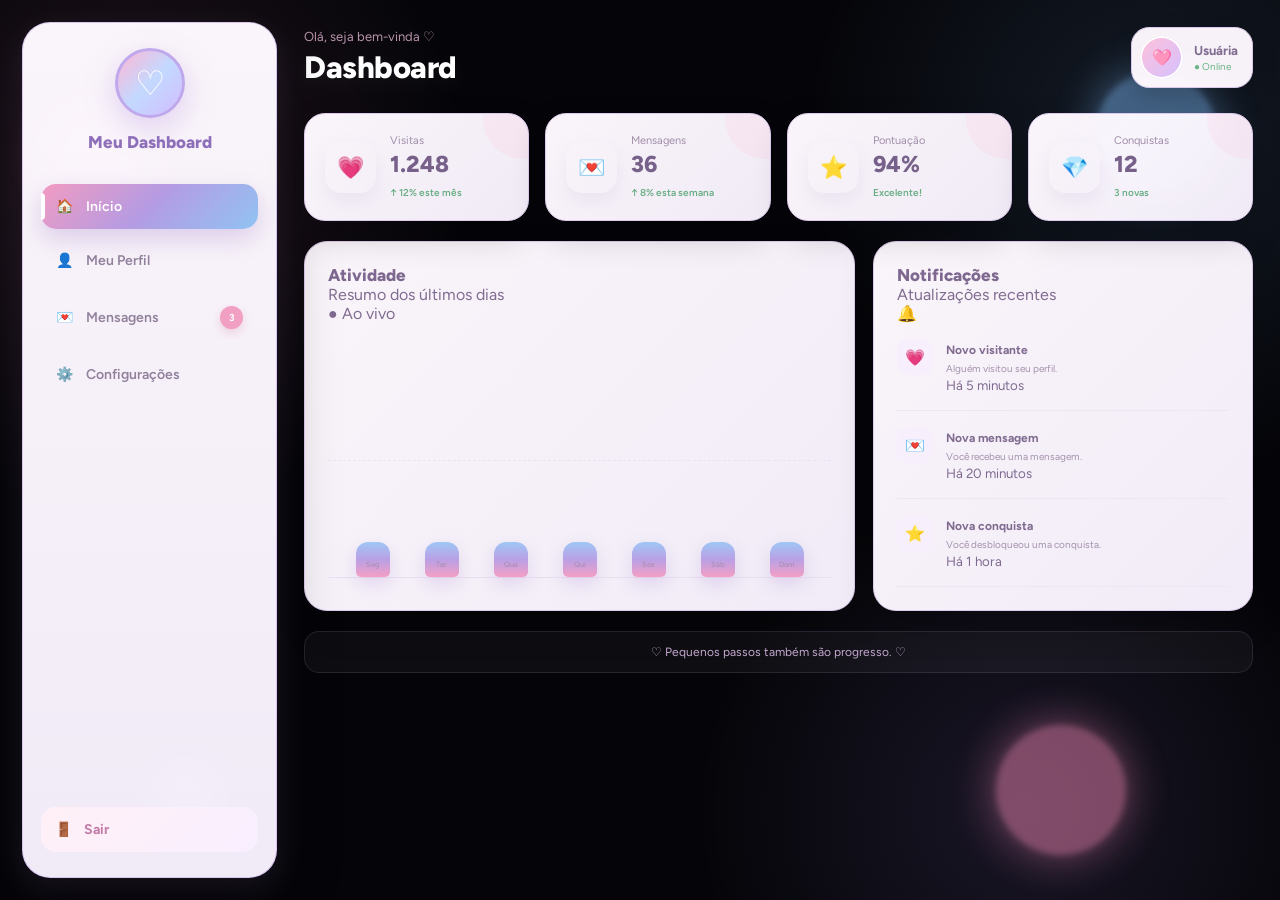
==== meu site -lívia-lucas/home/home.html @ 5943e076 "Add files via upload" ====
<!DOCTYPE html>
<html lang="pt-br">

<head>

    <meta charset="UTF-8">

    <meta
        name="viewport"
        content="width=device-width, initial-scale=1.0"
    >

    <title>Dashboard ♡</title>

    <link rel="stylesheet" href="dashboard.css">

</head>

<body>


    <!-- FUNDO -->

    <div class="bolinhas">

        <span class="bolinha rosa"></span>
        <span class="bolinha azul"></span>
        <span class="bolinha roxa"></span>

        <span class="bolinha rosa"></span>
        <span class="bolinha azul"></span>
        <span class="bolinha roxa"></span>

        <span class="bolinha rosa"></span>
        <span class="bolinha azul"></span>
        <span class="bolinha roxa"></span>

        <span class="bolinha rosa"></span>

    </div>


    <!-- DASHBOARD -->

    <div class="dashboard">


        <!-- MENU -->

        <aside class="sidebar">

            <div class="logo-dashboard">
                ♡
            </div>

            <h2>
                Meu Dashboard
            </h2>


            <nav>

                <button
                    class="menu-item ativo"
                    data-section="inicio"
                >
                    🏠
                    <span>Início</span>
                </button>


                <button
                    class="menu-item"
                    data-section="perfil"
                >
                    👤
                    <span>Meu Perfil</span>
                </button>


                <button
                    class="menu-item"
                    data-section="mensagens"
                >
                    💌
                    <span>Mensagens</span>

                    <b class="badge">
                        3
                    </b>
                </button>


                <button
                    class="menu-item"
                    data-section="configuracoes"
                >
                    ⚙️
                    <span>Configurações</span>
                </button>

            </nav>


            <button
                class="sair"
                id="btnSair"
            >
                🚪
                <span>Sair</span>
            </button>

        </aside>


        <!-- CONTEÚDO -->

        <main class="conteudo">


            <!-- TOPO -->

            <header class="topo">

                <div>

                    <p>
                        Olá, seja bem-vinda ♡
                    </p>

                    <h1 id="tituloPagina">
                        Dashboard
                    </h1>

                </div>


                <div class="usuario">

                    <div class="avatar">
                        🩷
                    </div>

                    <div>

                        <strong>
                            Usuária
                        </strong>

                        <span>
                            ● Online
                        </span>

                    </div>

                </div>

            </header>


            <!-- ========================================
                 INÍCIO
            ======================================== -->

            <section
                id="inicio"
                class="section ativa"
            >


                <div class="cards">


                    <div class="card">

                        <div class="card-icone rosa-bg">
                            💗
                        </div>

                        <div>

                            <span>
                                Visitas
                            </span>

                            <h3>
                                1.248
                            </h3>

                            <small>
                                ↑ 12% este mês
                            </small>

                        </div>

                    </div>


                    <div class="card">

                        <div class="card-icone azul-bg">
                            💌
                        </div>

                        <div>

                            <span>
                                Mensagens
                            </span>

                            <h3>
                                36
                            </h3>

                            <small>
                                ↑ 8% esta semana
                            </small>

                        </div>

                    </div>


                    <div class="card">

                        <div class="card-icone roxo-bg">
                            ⭐
                        </div>

                        <div>

                            <span>
                                Pontuação
                            </span>

                            <h3>
                                94%
                            </h3>

                            <small>
                                Excelente!
                            </small>

                        </div>

                    </div>


                    <div class="card">

                        <div class="card-icone rosa-bg">
                            💎
                        </div>

                        <div>

                            <span>
                                Conquistas
                            </span>

                            <h3>
                                12
                            </h3>

                            <small>
                                3 novas
                            </small>

                        </div>

                    </div>

                </div>


                <!-- PAINÉIS -->

                <div class="painel-grid">


                    <div class="painel">

                        <div class="painel-topo">

                            <div>

                                <h2>
                                    Atividade
                                </h2>

                                <p>
                                    Resumo dos últimos dias
                                </p>

                            </div>

                            <span class="online">
                                ● Ao vivo
                            </span>

                        </div>


                        <div class="grafico">

                            <div class="barra">
                                <span style="height:40%"></span>
                                <small>Seg</small>
                            </div>

                            <div class="barra">
                                <span style="height:65%"></span>
                                <small>Ter</small>
                            </div>

                            <div class="barra">
                                <span style="height:50%"></span>
                                <small>Qua</small>
                            </div>

                            <div class="barra">
                                <span style="height:80%"></span>
                                <small>Qui</small>
                            </div>

                            <div class="barra">
                                <span style="height:70%"></span>
                                <small>Sex</small>
                            </div>

                            <div class="barra">
                                <span style="height:90%"></span>
                                <small>Sáb</small>
                            </div>

                            <div class="barra">
                                <span style="height:75%"></span>
                                <small>Dom</small>
                            </div>

                        </div>

                    </div>


                    <!-- NOTIFICAÇÕES -->

                    <div class="painel">

                        <div class="painel-topo">

                            <div>

                                <h2>
                                    Notificações
                                </h2>

                                <p>
                                    Atualizações recentes
                                </p>

                            </div>

                            <span>
                                🔔
                            </span>

                        </div>


                        <div class="notificacao">

                            <div class="notificacao-icone rosa-bg">
                                💗
                            </div>

                            <div>

                                <strong>
                                    Novo visitante
                                </strong>

                                <p>
                                    Alguém visitou seu perfil.
                                </p>

                                <small>
                                    Há 5 minutos
                                </small>

                            </div>

                        </div>


                        <div class="notificacao">

                            <div class="notificacao-icone azul-bg">
                                💌
                            </div>

                            <div>

                                <strong>
                                    Nova mensagem
                                </strong>

                                <p>
                                    Você recebeu uma mensagem.
                                </p>

                                <small>
                                    Há 20 minutos
                                </small>

                            </div>

                        </div>


                        <div class="notificacao">

                            <div class="notificacao-icone roxo-bg">
                                ⭐
                            </div>

                            <div>

                                <strong>
                                    Nova conquista
                                </strong>

                                <p>
                                    Você desbloqueou uma conquista.
                                </p>

                                <small>
                                    Há 1 hora
                                </small>

                            </div>

                        </div>

                    </div>

                </div>


                <div class="frase">
                    ♡
                    <span>
                        Pequenos passos também são progresso.
                    </span>
                    ♡
                </div>

            </section>


            <!-- ========================================
                 PERFIL
            ======================================== -->

            <section
                id="perfil"
                class="section"
            >

                <div class="pagina-card">

                    <div class="perfil-avatar">
                        🩷
                    </div>

                    <h2>
                        Meu Perfil ♡
                    </h2>

                    <p>
                        Aqui estão suas informações.
                    </p>


                    <div class="dados">

                        <div>
                            <span>Nome</span>
                            <strong>Usuária</strong>
                        </div>

                        <div>
                            <span>Status</span>
                            <strong class="verde">
                                ● Online
                            </strong>
                        </div>

                        <div>
                            <span>Membro desde</span>
                            <strong>2026</strong>
                        </div>

                    </div>

                </div>

            </section>


            <!-- ========================================
                 MENSAGENS
            ======================================== -->

            <section
                id="mensagens"
                class="section"
            >

                <div class="pagina-card">

                    <div class="grande-icone">
                        💌
                    </div>

                    <h2>
                        Mensagens
                    </h2>

                    <p>
                        Você tem 3 mensagens novas.
                    </p>


                    <div class="mensagem-item">

                        <div class="pequeno-avatar">
                            🩷
                        </div>

                        <div>

                            <strong>
                                Bem-vinda!
                            </strong>

                            <p>
                                Seja bem-vinda ao seu dashboard ♡
                            </p>

                        </div>

                    </div>


                    <div class="mensagem-item">

                        <div class="pequeno-avatar">
                            💜
                        </div>

                        <div>

                            <strong>
                                Nova atualização
                            </strong>

                            <p>
                                Seu perfil foi atualizado.
                            </p>

                        </div>

                    </div>


                    <div class="mensagem-item">

                        <div class="pequeno-avatar">
                            💙
                        </div>

                        <div>

                            <strong>
                                Parabéns!
                            </strong>

                            <p>
                                Você alcançou uma nova conquista.
                            </p>

                        </div>

                    </div>

                </div>

            </section>


            <!-- ========================================
                 CONFIGURAÇÕES
            ======================================== -->

            <section
                id="configuracoes"
                class="section"
            >

                <div class="pagina-card">

                    <div class="grande-icone">
                        ⚙️
                    </div>

                    <h2>
                        Configurações
                    </h2>

                    <p>
                        Personalize sua experiência.
                    </p>


                    <label class="config-item">

                        <div>

                            <strong>
                                Notificações
                            </strong>

                            <span>
                                Receber notificações
                            </span>

                        </div>

                        <input
                            type="checkbox"
                            checked
                        >

                    </label>


                    <label class="config-item">

                        <div>

                            <strong>
                                E-mails
                            </strong>

                            <span>
                                Receber novidades
                            </span>

                        </div>

                        <input
                            type="checkbox"
                            checked
                        >

                    </label>


                    <label class="config-item">

                        <div>

                            <strong>
                                Modo fofo ♡
                            </strong>

                            <span>
                                Ativar decoração extra
                            </span>

                        </div>

                        <input
                            type="checkbox"
                            checked
                        >

                    </label>

                </div>

            </section>

        </main>

    </div>


    <script src="dashboard.js"></script>

</body>

</html>
---- meu site -lívia-lucas/home/dashboard.css ----
@import url('https://fonts.googleapis.com/css2?family=Figtree:wght@300;400;500;600;700;800&display=swap');

* {
    margin: 0;
    padding: 0;
    box-sizing: border-box;
    font-family: "Figtree", sans-serif;
}

body {
    min-height: 100vh;
    background:
        radial-gradient(circle at 10% 20%, rgba(255, 143, 189, 0.12), transparent 25%),
        radial-gradient(circle at 90% 15%, rgba(130, 191, 255, 0.12), transparent 25%),
        radial-gradient(circle at 80% 90%, rgba(179, 148, 255, 0.12), transparent 25%),
        #050509;

    color: #806b91;
}


/* ==================================================
   FUNDO ANIMADO
================================================== */

.bolinhas {
    position: fixed;
    inset: 0;
    overflow: hidden;
    pointer-events: none;
    z-index: 0;
}

.bolinha {
    position: absolute;
    border-radius: 50%;
    filter: blur(3px);
    opacity: 0.45;

    animation:
        flutuar 8s ease-in-out infinite,
        brilho 5s ease-in-out infinite alternate;
}

.bolinha.rosa {
    background: #ff8fbd;
    box-shadow: 0 0 45px #ff8fbd;
}

.bolinha.azul {
    background: #82bfff;
    box-shadow: 0 0 45px #82bfff;
}

.bolinha.roxa {
    background: #b394ff;
    box-shadow: 0 0 45px #b394ff;
}

.bolinha:nth-child(1) {
    width: 90px;
    height: 90px;
    left: 4%;
    top: 12%;
}

.bolinha:nth-child(2) {
    width: 120px;
    height: 120px;
    right: 5%;
    top: 8%;
}

.bolinha:nth-child(3) {
    width: 65px;
    height: 65px;
    left: 12%;
    bottom: 8%;
}

.bolinha:nth-child(4) {
    width: 130px;
    height: 130px;
    right: 12%;
    bottom: 5%;
}

@keyframes flutuar {
    0%, 100% {
        transform: translate(0, 0);
    }

    50% {
        transform: translate(30px, -45px);
    }
}

@keyframes brilho {
    from {
        opacity: 0.3;
    }

    to {
        opacity: 0.6;
    }
}


/* ==================================================
   DASHBOARD
================================================== */

.dashboard {
    position: relative;
    z-index: 2;

    min-height: 100vh;

    display: flex;
    gap: 22px;

    padding: 22px;
}


/* ==================================================
   SIDEBAR
================================================== */

.sidebar {
    width: 255px;
    min-height: calc(100vh - 44px);

    display: flex;
    flex-direction: column;

    padding: 25px 18px;

    background:
        linear-gradient(
            180deg,
            rgba(255, 250, 255, 0.98),
            rgba(248, 242, 255, 0.97)
        );

    border: 1px solid rgba(214, 193, 239, 0.9);

    border-radius: 28px;

    box-shadow:
        0 25px 60px rgba(0, 0, 0, 0.35),
        0 10px 30px rgba(185, 150, 220, 0.15);

    backdrop-filter: blur(15px);
}


/* LOGO */

.logo-dashboard {
    width: 70px;
    height: 70px;

    margin: 0 auto;

    display: flex;
    align-items: center;
    justify-content: center;

    border-radius: 50%;

    background:
        linear-gradient(
            135deg,
            #ffb5d3,
            #c3d9ff,
            #d2bcff
        );

    border: 3px solid #c0a8ec;

    color: white;

    font-size: 34px;

    box-shadow:
        0 10px 30px rgba(174, 140, 220, 0.35);

    animation: logoFloat 3s ease-in-out infinite;
}

@keyframes logoFloat {
    0%, 100% {
        transform: translateY(0);
    }

    50% {
        transform: translateY(-5px);
    }
}


/* TITULO */

.sidebar h2 {
    margin: 14px 0 32px;

    text-align: center;

    color: #8e6fba;

    font-size: 17px;
    font-weight: 800;
}


/* ==================================================
   MENU
================================================== */

.sidebar nav {
    display: flex;
    flex-direction: column;
    gap: 9px;
}

.menu-item {
    position: relative;

    width: 100%;

    display: flex;
    align-items: center;

    gap: 13px;

    padding: 14px 15px;

    border: none;
    border-radius: 15px;

    background: transparent;

    color: #91819c;

    font-size: 14px;
    font-weight: 600;

    text-align: left;

    cursor: pointer;

    transition:
        transform 0.2s ease,
        background 0.2s ease,
        color 0.2s ease,
        box-shadow 0.2s ease;
}

.menu-item:hover {
    transform: translateX(4px);

    background: #f8effd;

    color: #9271c4;
}

.menu-item.ativo {
    color: white;

    background:
        linear-gradient(
            135deg,
            #f29bc1,
            #b49be3,
            #91c3f3
        );

    box-shadow:
        0 10px 25px
        rgba(155, 120, 200, 0.3);
}

.menu-item.ativo::before {
    content: "";

    position: absolute;

    left: 0;
    top: 9px;

    width: 4px;
    height: calc(100% - 18px);

    border-radius: 0 5px 5px 0;

    background: white;
}

.badge {
    margin-left: auto;

    min-width: 23px;
    height: 23px;

    display: flex;
    align-items: center;
    justify-content: center;

    border-radius: 50%;

    background: #f19fc3;

    color: white;

    font-size: 10px;

    box-shadow:
        0 4px 10px rgba(220, 130, 170, 0.3);
}


/* ==================================================
   SAIR
================================================== */

.sair {
    margin-top: auto;

    display: flex;
    align-items: center;

    gap: 12px;

    padding: 14px;

    border: none;
    border-radius: 15px;

    background:
        linear-gradient(
            135deg,
            #fff0f6,
            #f8efff
        );

    color: #c47da9;

    font-size: 14px;
    font-weight: 700;

    cursor: pointer;

    transition: 0.2s;
}

.sair:hover {
    transform: translateY(-2px);

    background:
        linear-gradient(
            135deg,
            #ffe0ed,
            #eee3ff
        );

    box-shadow:
        0 8px 18px
        rgba(200, 130, 180, 0.15);
}


/* ==================================================
   CONTEÚDO
================================================== */

.conteudo {
    flex: 1;

    min-width: 0;

    padding: 5px 5px 30px;
}


/* ==================================================
   TOPO
================================================== */

.topo {
    display: flex;

    align-items: center;
    justify-content: space-between;

    margin-bottom: 25px;
}

.topo p {
    color: #b994ae;

    font-size: 13px;

    margin-bottom: 5px;
}

.topo h1 {
    color: #fff;

    font-size: 31px;
    font-weight: 800;

    letter-spacing: -0.5px;

    text-shadow:
        0 5px 20px rgba(255, 255, 255, 0.08);
}


/* USUARIO */

.usuario {
    display: flex;
    align-items: center;

    gap: 11px;

    padding: 8px 14px 8px 8px;

    background:
        rgba(255, 250, 255, 0.97);

    border: 1px solid #d9c8ec;

    border-radius: 18px;

    box-shadow:
        0 10px 25px rgba(0, 0, 0, 0.2);
}

.avatar {
    width: 43px;
    height: 43px;

    display: flex;
    align-items: center;
    justify-content: center;

    border-radius: 50%;

    background:
        linear-gradient(
            135deg,
            #ffc0d9,
            #d4c1ff
        );

    box-shadow:
        inset 0 0 0 2px white;
}

.usuario strong {
    display: block;

    color: #806b91;

    font-size: 13px;
}

.usuario span {
    display: block;

    margin-top: 2px;

    color: #6ab486;

    font-size: 10px;
}


/* ==================================================
   SEÇÕES
================================================== */

.section {
    display: none;

    animation: aparecer 0.35s ease;
}

.section.ativa {
    display: block;
}

@keyframes aparecer {
    from {
        opacity: 0;
        transform: translateY(8px);
    }

    to {
        opacity: 1;
        transform: translateY(0);
    }
}


/* ==================================================
   CARDS
================================================== */

.cards {
    display: grid;

    grid-template-columns:
        repeat(4, 1fr);

    gap: 16px;

    margin-bottom: 20px;
}

.card {
    position: relative;

    overflow: hidden;

    display: flex;
    align-items: center;

    gap: 14px;

    padding: 20px;

    background:
        linear-gradient(
            135deg,
            rgba(255, 250, 255, 0.98),
            rgba(249, 244, 255, 0.96)
        );

    border: 1px solid #ddcbed;

    border-radius: 21px;

    box-shadow:
        0 15px 35px
        rgba(0, 0, 0, 0.18);

    transition:
        transform 0.25s ease,
        box-shadow 0.25s ease;
}

.card::after {
    content: "";

    position: absolute;

    width: 80px;
    height: 80px;

    right: -35px;
    top: -35px;

    border-radius: 50%;

    background:
        rgba(255, 180, 215, 0.15);
}

.card:hover {
    transform: translateY(-5px);

    box-shadow:
        0 20px 40px
        rgba(0, 0, 0, 0.25);
}

.card-icone {
    width: 51px;
    height: 51px;

    flex-shrink: 0;

    display: flex;
    align-items: center;
    justify-content: center;

    border-radius: 16px;

    font-size: 22px;

    box-shadow:
        0 8px 18px rgba(160, 130, 200, 0.12);
}

.card-icone.rosa {
    background:
        linear-gradient(
            135deg,
            #ffe2ee,
            #ffd2e4
        );
}

.card-icone.azul {
    background:
        linear-gradient(
            135deg,
            #e4f2ff,
            #d3e8ff
        );
}

.card-icone.roxo {
    background:
        linear-gradient(
            135deg,
            #eee5ff,
            #e1d4ff
        );
}

.card span {
    display: block;

    color: #a18ea9;

    font-size: 11px;
}

.card h3 {
    margin: 3px 0;

    color: #77618a;

    font-size: 23px;
    font-weight: 800;
}

.card small {
    color: #69ae85;

    font-size: 10px;
    font-weight: 600;
}


/* ==================================================
   PAINÉIS
================================================== */

.painel-grid {
    display: grid;

    grid-template-columns:
        1.45fr 1fr;

    gap: 18px;
}

.painel {
    padding: 23px;

    background:
        linear-gradient(
            135deg,
            rgba(255, 250, 255, 0.98),
            rgba(248, 243, 255, 0.97)
        );

    border: 1px solid #ddcbed;

    border-radius: 23px;

    box-shadow:
        0 15px 35px
        rgba(0, 0, 0, 0.18);
}

.painel h2 {
    color: #7e6890;

    font-size: 17px;
    font-weight: 800;
}

.descricao {
    margin-top: 5px;

    color: #aa98b4;

    font-size: 11px;
}


/* ==================================================
   GRÁFICO
================================================== */

.grafico {
    position: relative;

    height: 235px;

    margin-top: 20px;

    padding:
        15px 15px 0;

    display: flex;
    align-items: flex-end;
    justify-content: space-around;

    gap: 10px;

    border-bottom:
        1px solid #eadff0;
}

.grafico::before {
    content: "";

    position: absolute;

    left: 0;
    right: 0;
    top: 50%;

    border-top:
        1px dashed #eadff0;

    opacity: 0.8;
}

.grafico div {
    position: relative;

    z-index: 1;

    width: 34px;

    min-height: 35px;

    display: flex;

    align-items: center;
    justify-content: flex-end;

    flex-direction: column;

    padding-bottom: 8px;

    border-radius:
        12px 12px 5px 5px;

    background:
        linear-gradient(
            to top,
            #f39fc4,
            #b9a0e5,
            #9fc7f5
        );

    color: #a18cae;

    font-size: 9px;

    box-shadow:
        0 7px 17px
        rgba(170, 130, 215, 0.25);

    transition: 0.25s;
}

.grafico div:hover {
    filter: brightness(1.08);

    transform:
        translateY(-5px);
}


/* ==================================================
   NOTIFICAÇÕES
================================================== */

.notificacao {
    display: flex;

    align-items: flex-start;

    gap: 13px;

    padding: 16px 0;

    border-bottom:
        1px solid #eee6f3;

    transition: 0.2s;
}

.notificacao:hover {
    transform: translateX(3px);
}

.notificacao > div:first-child {
    width: 36px;
    height: 36px;

    display: flex;
    align-items: center;
    justify-content: center;

    border-radius: 11px;

    background: #f8effd;
}

.notificacao strong {
    color: #806b91;

    font-size: 12px;
}

.notificacao p {
    margin-top: 4px;

    color: #a493ad;

    font-size: 10px;
}


/* ==================================================
   FRASE
================================================== */

.frase {
    margin-top: 20px;

    padding: 13px;

    text-align: center;

    color: #c4a8d0;

    font-size: 12px;

    background:
        rgba(255, 255, 255, 0.04);

    border-radius: 15px;

    border:
        1px solid rgba(220, 190, 235, 0.12);
}


/* ==================================================
   PÁGINAS INTERNAS
================================================== */

.pagina {
    max-width: 850px;

    margin: 15px auto;

    padding: 40px;

    text-align: center;

    background:
        linear-gradient(
            135deg,
            rgba(255, 250, 255, 0.98),
            rgba(248, 243, 255, 0.97)
        );

    border: 1px solid #ddcbed;

    border-radius: 26px;

    box-shadow:
        0 20px 45px
        rgba(0, 0, 0, 0.2);
}

.icone-grande {
    width: 75px;
    height: 75px;

    margin: auto;

    display: flex;
    align-items: center;
    justify-content: center;

    border-radius: 22px;

    background:
        linear-gradient(
            135deg,
            #ffe0ed,
            #e2d6ff,
            #d7ecff
        );

    font-size: 38px;

    box-shadow:
        0 12px 30px
        rgba(180, 140, 220, 0.25);
}

.pagina h2 {
    margin: 18px 0 8px;

    color: #806b91;

    font-size: 26px;
    font-weight: 800;
}

.pagina > p {
    color: #a494ae;

    font-size: 13px;
}


/* ==================================================
   DADOS DO PERFIL
================================================== */

.dados {
    display: grid;

    grid-template-columns:
        repeat(3, 1fr);

    gap: 15px;

    margin-top: 30px;
}

.dados div {
    padding: 20px;

    background:
        linear-gradient(
            135deg,
            #fbf6ff,
            #fff5fa
        );

    border:
        1px solid #e6d8ef;

    border-radius: 17px;
}

.dados span,
.dados strong {
    display: block;
}

.dados span {
    color: #ac9ab5;

    font-size: 11px;

    margin-bottom: 6px;
}

.dados strong {
    color: #806b91;

    font-size: 14px;
}

.verde {
    color: #6db589 !important;
}


/* ==================================================
   MENSAGENS
================================================== */

.mensagem-item {
    display: flex;

    align-items: center;

    gap: 15px;

    margin-top: 15px;

    padding: 17px;

    text-align: left;

    background:
        linear-gradient(
            135deg,
            #fff5fa,
            #f6f1ff
        );

    border:
        1px solid #e7d9ef;

    border-radius: 17px;

    transition: 0.2s;
}

.mensagem-item:hover {
    transform: translateY(-2px);

    box-shadow:
        0 8px 20px
        rgba(170, 130, 210, 0.12);
}

.mensagem-item strong {
    color: #806b91;

    font-size: 13px;
}

.mensagem-item p {
    margin-top: 4px;

    color: #a493ad;

    font-size: 11px;
}


/* ==================================================
   CONFIGURAÇÕES
================================================== */

.config {
    display: flex;

    align-items: center;
    justify-content: space-between;

    margin-top: 15px;

    padding: 18px;

    text-align: left;

    background:
        linear-gradient(
            135deg,
            #fff5fa,
            #f6f1ff
        );

    border:
        1px solid #e7d9ef;

    border-radius: 17px;

    cursor: pointer;

    transition: 0.2s;
}

.config:hover {
    transform: translateY(-2px);

    border-color: #d2b9eb;
}

.config strong,
.config span {
    display: block;
}

.config strong {
    color: #806b91;

    font-size: 13px;
}

.config span {
    margin-top: 4px;

    color: #a493ad;

    font-size: 10px;
}

.config input {
    width: 43px;
    height: 23px;

    accent-color: #b292df;

    cursor: pointer;
}


/* ==================================================
   RESPONSIVO
================================================== */

@media (max-width: 1100px) {

    .cards {
        grid-template-columns:
            repeat(2, 1fr);
    }

    .painel-grid {
        grid-template-columns: 1fr;
    }

}


@media (max-width: 800px) {

    .dashboard {
        flex-direction: column;

        padding: 12px;
    }

    .sidebar {
        width: 100%;

        min-height: auto;
    }

    .sidebar nav {
        display: grid;

        grid-template-columns:
            repeat(2, 1fr);
    }

    .sair {
        margin-top: 15px;
    }

    .conteudo {
        padding: 5px 0 25px;
    }

}


@media (max-width: 550px) {

    .cards {
        grid-template-columns: 1fr;
    }

    .topo {
        flex-direction: column;

        align-items: flex-start;

        gap: 15px;
    }

    .usuario {
        width: 100%;
    }

    .dados {
        grid-template-columns: 1fr;
    }

    .pagina {
        padding: 28px 18px;
    }

}


@media (max-width: 400px) {

    .sidebar nav {
        grid-template-columns: 1fr;
    }

    .topo h1 {
        font-size: 26px;
    }

    .grafico div {
        width: 27px;
    }

}
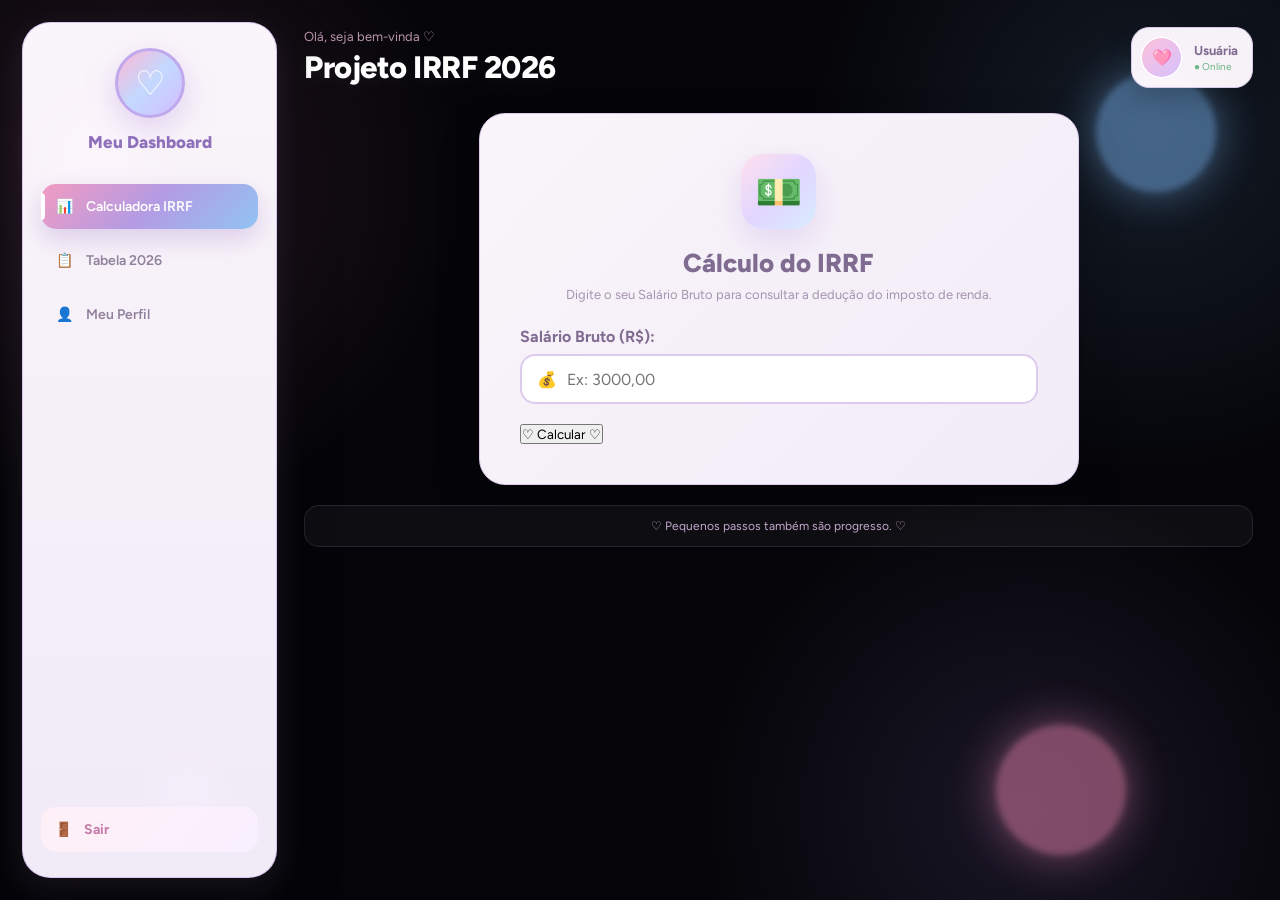
==== commit 5c810e06: "Add files via upload" ====
--- a/meu site -lívia-lucas/home/home.html
+++ b/meu site -lívia-lucas/home/home.html
@@ -2,703 +2,188 @@
 <html lang="pt-br">
 
 <head>
-
-    <meta charset="UTF-8">
-
-    <meta
-        name="viewport"
-        content="width=device-width, initial-scale=1.0"
-    >
-
-    <title>Dashboard ♡</title>
-
-    <link rel="stylesheet" href="dashboard.css">
-
+ <meta charset="UTF-8">
+ <meta name="viewport" content="width=device-width, initial-scale=1.0">
+ <title>Calculadora IRRF 2026 ♡</title>
+ <link rel="stylesheet" href="dashboard.css">
 </head>
 
 <body>
 
+ <!-- FUNDO ANIMADO -->
+ <div class="bolinhas">
+   <span class="bolinha rosa"></span>
+   <span class="bolinha azul"></span>
+   <span class="bolinha roxa"></span>
+   <span class="bolinha rosa"></span>
+   <span class="bolinha azul"></span>
+   <span class="bolinha roxa"></span>
+   <span class="bolinha rosa"></span>
+ </div>
 
-    <!-- FUNDO -->
+ <!-- DASHBOARD -->
+ <div class="dashboard">
 
-    <div class="bolinhas">
+   <!-- MENU LATERAL -->
+   <aside class="sidebar">
+     <div class="logo-dashboard">♡</div>
+     <h2>Meu Dashboard</h2>
 
-        <span class="bolinha rosa"></span>
-        <span class="bolinha azul"></span>
-        <span class="bolinha roxa"></span>
+     <nav>
+       <button class="menu-item ativo" data-section="inicio">
+         📊 <span>Calculadora IRRF</span>
+       </button>
+       <button class="menu-item" data-section="tabela">
+         📋 <span>Tabela 2026</span>
+       </button>
+       <button class="menu-item" data-section="perfil">
+         👤 <span>Meu Perfil</span>
+       </button>
+     </nav>
 
-        <span class="bolinha rosa"></span>
-        <span class="bolinha azul"></span>
-        <span class="bolinha roxa"></span>
+     <button class="sair" id="btnSair">
+       🚪 <span>Sair</span>
+     </button>
+   </aside>
 
-        <span class="bolinha rosa"></span>
-        <span class="bolinha azul"></span>
-        <span class="bolinha roxa"></span>
+   <!-- CONTEÚDO PRINCIPAL -->
+   <main class="conteudo">
 
-        <span class="bolinha rosa"></span>
+     <!-- TOPO -->
+     <header class="topo">
+       <div>
+         <p>Olá, seja bem-vinda ♡</p>
+         <h1 id="tituloPagina">Projeto IRRF 2026</h1>
+       </div>
 
-    </div>
+       <div class="usuario">
+         <div class="avatar">🩷</div>
+         <div>
+           <strong>Usuária</strong>
+           <span>● Online</span>
+         </div>
+       </div>
+     </header>
 
+     <!-- ========================================
+          SEÇÃO 1: CALCULADORA DE IRRF
+     ======================================== -->
+     <section id="inicio" class="section ativa">
+       
+       <div class="pagina" style="max-width: 600px; text-align: left;">
+         <div class="icone-grande">💵</div>
+         <h2 style="text-align: center;">Cálculo do IRRF</h2>
+         <p style="text-align: center; margin-bottom: 25px;">Digite o seu Salário Bruto para consultar a dedução do imposto de renda.</p>
 
-    <!-- DASHBOARD -->
+         <form id="formIRRF">
+           <div class="input-grupo">
+             <label for="salarioBruto" style="display:block; margin-bottom:8px; color:#806b91; font-weight:700;">Salário Bruto (R$):</label>
+             <div class="input-box" style="display:flex; align-items:center; background:#fff; border:2px solid #ddcbed; border-radius:15px; padding:0 15px; height:50px;">
+               <span style="margin-right:10px;">💰</span>
+               <input type="number" id="salarioBruto" step="0.01" min="0" placeholder="Ex: 3000,00" required style="width:100%; border:none; outline:none; font-size:16px; color:#806b91;">
+             </div>
+           </div>
 
-    <div class="dashboard">
+           <button type="submit" class="btn-login" style="margin-top:20px;">
+             ♡ Calcular ♡
+           </button>
+         </form>
 
+         <!-- CARD COM RESULTADO -->
+         <div id="boxResultado" class="resultado-box" style="display:none; margin-top:25px; padding:20px; border-radius:18px; background:#fff5fa; border:2px solid #e7d9ef;">
+           <h3 id="statusResultado" style="color:#806b91; font-size:20px; margin-bottom:10px; text-align:center;"></h3>
+           <div id="detalhesCalculo" style="color:#a493ad; font-size:14px; line-height:1.6;"></div>
+         </div>
+       </div>
 
-        <!-- MENU -->
+       <div class="frase">
+         ♡ <span>Pequenos passos também são progresso.</span> ♡
+       </div>
 
-        <aside class="sidebar">
+     </section>
 
-            <div class="logo-dashboard">
-                ♡
-            </div>
+     <!-- ========================================
+          SEÇÃO 2: TABELA INFORMATIVA
+     ======================================== -->
+     <section id="tabela" class="section">
+       <div class="pagina" style="max-width: 700px;">
+         <div class="icone-grande">📊</div>
+         <h2>Tabela de Incidência Mensal</h2>
+         <p>IRRF 2026</p>
 
-            <h2>
-                Meu Dashboard
-            </h2>
+         <div style="overflow-x:auto; margin-top:25px;">
+           <table style="width:100%; border-collapse:collapse; text-align:left; background:#fff; border-radius:15px; overflow:hidden; border:1px solid #ddcbed;">
+             <thead>
+               <tr style="background:#f8effd; color:#8e6fba;">
+                 <th style="padding:12px 15px;">Base de cálculo</th>
+                 <th style="padding:12px 15px;">Alíquota</th>
+                 <th style="padding:12px 15px;">Dedução</th>
+               </tr>
+             </thead>
+             <tbody style="color:#806b91; font-size:14px;">
+               <tr style="border-bottom:1px solid #eee6f3;">
+                 <td style="padding:12px 15px;">Até R$ 2.428,80</td>
+                 <td style="padding:12px 15px;">-</td>
+                 <td style="padding:12px 15px;">-</td>
+               </tr>
+               <tr style="border-bottom:1px solid #eee6f3;">
+                 <td style="padding:12px 15px;">De R$ 2.428,81 até R$ 2.826,65</td>
+                 <td style="padding:12px 15px;">7,5%</td>
+                 <td style="padding:12px 15px;">R$ 182,16</td>
+               </tr>
+               <tr style="border-bottom:1px solid #eee6f3;">
+                 <td style="padding:12px 15px;">De R$ 2.826,66 até R$ 3.751,05</td>
+                 <td style="padding:12px 15px;">15,0%</td>
+                 <td style="padding:12px 15px;">R$ 394,16</td>
+               </tr>
+               <tr style="border-bottom:1px solid #eee6f3;">
+                 <td style="padding:12px 15px;">De R$ 3.751,06 até R$ 4.664,68</td>
+                 <td style="padding:12px 15px;">22,5%</td>
+                 <td style="padding:12px 15px;">R$ 675,49</td>
+               </tr>
+               <tr>
+                 <td style="padding:12px 15px;">Acima de R$ 4.664,68</td>
+                 <td style="padding:12px 15px;">27,5%</td>
+                 <td style="padding:12px 15px;">R$ 908,73</td>
+               </tr>
+             </tbody>
+           </table>
+         </div>
+       </div>
+     </section>
 
+     <!-- ========================================
+          SEÇÃO 3: PERFIL
+     ======================================== -->
+     <section id="perfil" class="section">
+       <div class="pagina">
+         <div class="icone-grande">🩷</div>
+         <h2>Meu Perfil ♡</h2>
+         <p>Aqui estão suas informações.</p>
 
-            <nav>
+         <div class="dados">
+           <div>
+             <span>Nome</span>
+             <strong>Usuária</strong>
+           </div>
+           <div>
+             <span>Status</span>
+             <strong class="verde">● Online</strong>
+           </div>
+           <div>
+             <span>Membro desde</span>
+             <strong>2026</strong>
+           </div>
+         </div>
+       </div>
+     </section>
 
-                <button
-                    class="menu-item ativo"
-                    data-section="inicio"
-                >
-                    🏠
-                    <span>Início</span>
-                </button>
+   </main>
 
+ </div>
 
-                <button
-                    class="menu-item"
-                    data-section="perfil"
-                >
-                    👤
-                    <span>Meu Perfil</span>
-                </button>
-
-
-                <button
-                    class="menu-item"
-                    data-section="mensagens"
-                >
-                    💌
-                    <span>Mensagens</span>
-
-                    <b class="badge">
-                        3
-                    </b>
-                </button>
-
-
-                <button
-                    class="menu-item"
-                    data-section="configuracoes"
-                >
-                    ⚙️
-                    <span>Configurações</span>
-                </button>
-
-            </nav>
-
-
-            <button
-                class="sair"
-                id="btnSair"
-            >
-                🚪
-                <span>Sair</span>
-            </button>
-
-        </aside>
-
-
-        <!-- CONTEÚDO -->
-
-        <main class="conteudo">
-
-
-            <!-- TOPO -->
-
-            <header class="topo">
-
-                <div>
-
-                    <p>
-                        Olá, seja bem-vinda ♡
-                    </p>
-
-                    <h1 id="tituloPagina">
-                        Dashboard
-                    </h1>
-
-                </div>
-
-
-                <div class="usuario">
-
-                    <div class="avatar">
-                        🩷
-                    </div>
-
-                    <div>
-
-                        <strong>
-                            Usuária
-                        </strong>
-
-                        <span>
-                            ● Online
-                        </span>
-
-                    </div>
-
-                </div>
-
-            </header>
-
-
-            <!-- ========================================
-                 INÍCIO
-            ======================================== -->
-
-            <section
-                id="inicio"
-                class="section ativa"
-            >
-
-
-                <div class="cards">
-
-
-                    <div class="card">
-
-                        <div class="card-icone rosa-bg">
-                            💗
-                        </div>
-
-                        <div>
-
-                            <span>
-                                Visitas
-                            </span>
-
-                            <h3>
-                                1.248
-                            </h3>
-
-                            <small>
-                                ↑ 12% este mês
-                            </small>
-
-                        </div>
-
-                    </div>
-
-
-                    <div class="card">
-
-                        <div class="card-icone azul-bg">
-                            💌
-                        </div>
-
-                        <div>
-
-                            <span>
-                                Mensagens
-                            </span>
-
-                            <h3>
-                                36
-                            </h3>
-
-                            <small>
-                                ↑ 8% esta semana
-                            </small>
-
-                        </div>
-
-                    </div>
-
-
-                    <div class="card">
-
-                        <div class="card-icone roxo-bg">
-                            ⭐
-                        </div>
-
-                        <div>
-
-                            <span>
-                                Pontuação
-                            </span>
-
-                            <h3>
-                                94%
-                            </h3>
-
-                            <small>
-                                Excelente!
-                            </small>
-
-                        </div>
-
-                    </div>
-
-
-                    <div class="card">
-
-                        <div class="card-icone rosa-bg">
-                            💎
-                        </div>
-
-                        <div>
-
-                            <span>
-                                Conquistas
-                            </span>
-
-                            <h3>
-                                12
-                            </h3>
-
-                            <small>
-                                3 novas
-                            </small>
-
-                        </div>
-
-                    </div>
-
-                </div>
-
-
-                <!-- PAINÉIS -->
-
-                <div class="painel-grid">
-
-
-                    <div class="painel">
-
-                        <div class="painel-topo">
-
-                            <div>
-
-                                <h2>
-                                    Atividade
-                                </h2>
-
-                                <p>
-                                    Resumo dos últimos dias
-                                </p>
-
-                            </div>
-
-                            <span class="online">
-                                ● Ao vivo
-                            </span>
-
-                        </div>
-
-
-                        <div class="grafico">
-
-                            <div class="barra">
-                                <span style="height:40%"></span>
-                                <small>Seg</small>
-                            </div>
-
-                            <div class="barra">
-                                <span style="height:65%"></span>
-                                <small>Ter</small>
-                            </div>
-
-                            <div class="barra">
-                                <span style="height:50%"></span>
-                                <small>Qua</small>
-                            </div>
-
-                            <div class="barra">
-                                <span style="height:80%"></span>
-                                <small>Qui</small>
-                            </div>
-
-                            <div class="barra">
-                                <span style="height:70%"></span>
-                                <small>Sex</small>
-                            </div>
-
-                            <div class="barra">
-                                <span style="height:90%"></span>
-                                <small>Sáb</small>
-                            </div>
-
-                            <div class="barra">
-                                <span style="height:75%"></span>
-                                <small>Dom</small>
-                            </div>
-
-                        </div>
-
-                    </div>
-
-
-                    <!-- NOTIFICAÇÕES -->
-
-                    <div class="painel">
-
-                        <div class="painel-topo">
-
-                            <div>
-
-                                <h2>
-                                    Notificações
-                                </h2>
-
-                                <p>
-                                    Atualizações recentes
-                                </p>
-
-                            </div>
-
-                            <span>
-                                🔔
-                            </span>
-
-                        </div>
-
-
-                        <div class="notificacao">
-
-                            <div class="notificacao-icone rosa-bg">
-                                💗
-                            </div>
-
-                            <div>
-
-                                <strong>
-                                    Novo visitante
-                                </strong>
-
-                                <p>
-                                    Alguém visitou seu perfil.
-                                </p>
-
-                                <small>
-                                    Há 5 minutos
-                                </small>
-
-                            </div>
-
-                        </div>
-
-
-                        <div class="notificacao">
-
-                            <div class="notificacao-icone azul-bg">
-                                💌
-                            </div>
-
-                            <div>
-
-                                <strong>
-                                    Nova mensagem
-                                </strong>
-
-                                <p>
-                                    Você recebeu uma mensagem.
-                                </p>
-
-                                <small>
-                                    Há 20 minutos
-                                </small>
-
-                            </div>
-
-                        </div>
-
-
-                        <div class="notificacao">
-
-                            <div class="notificacao-icone roxo-bg">
-                                ⭐
-                            </div>
-
-                            <div>
-
-                                <strong>
-                                    Nova conquista
-                                </strong>
-
-                                <p>
-                                    Você desbloqueou uma conquista.
-                                </p>
-
-                                <small>
-                                    Há 1 hora
-                                </small>
-
-                            </div>
-
-                        </div>
-
-                    </div>
-
-                </div>
-
-
-                <div class="frase">
-                    ♡
-                    <span>
-                        Pequenos passos também são progresso.
-                    </span>
-                    ♡
-                </div>
-
-            </section>
-
-
-            <!-- ========================================
-                 PERFIL
-            ======================================== -->
-
-            <section
-                id="perfil"
-                class="section"
-            >
-
-                <div class="pagina-card">
-
-                    <div class="perfil-avatar">
-                        🩷
-                    </div>
-
-                    <h2>
-                        Meu Perfil ♡
-                    </h2>
-
-                    <p>
-                        Aqui estão suas informações.
-                    </p>
-
-
-                    <div class="dados">
-
-                        <div>
-                            <span>Nome</span>
-                            <strong>Usuária</strong>
-                        </div>
-
-                        <div>
-                            <span>Status</span>
-                            <strong class="verde">
-                                ● Online
-                            </strong>
-                        </div>
-
-                        <div>
-                            <span>Membro desde</span>
-                            <strong>2026</strong>
-                        </div>
-
-                    </div>
-
-                </div>
-
-            </section>
-
-
-            <!-- ========================================
-                 MENSAGENS
-            ======================================== -->
-
-            <section
-                id="mensagens"
-                class="section"
-            >
-
-                <div class="pagina-card">
-
-                    <div class="grande-icone">
-                        💌
-                    </div>
-
-                    <h2>
-                        Mensagens
-                    </h2>
-
-                    <p>
-                        Você tem 3 mensagens novas.
-                    </p>
-
-
-                    <div class="mensagem-item">
-
-                        <div class="pequeno-avatar">
-                            🩷
-                        </div>
-
-                        <div>
-
-                            <strong>
-                                Bem-vinda!
-                            </strong>
-
-                            <p>
-                                Seja bem-vinda ao seu dashboard ♡
-                            </p>
-
-                        </div>
-
-                    </div>
-
-
-                    <div class="mensagem-item">
-
-                        <div class="pequeno-avatar">
-                            💜
-                        </div>
-
-                        <div>
-
-                            <strong>
-                                Nova atualização
-                            </strong>
-
-                            <p>
-                                Seu perfil foi atualizado.
-                            </p>
-
-                        </div>
-
-                    </div>
-
-
-                    <div class="mensagem-item">
-
-                        <div class="pequeno-avatar">
-                            💙
-                        </div>
-
-                        <div>
-
-                            <strong>
-                                Parabéns!
-                            </strong>
-
-                            <p>
-                                Você alcançou uma nova conquista.
-                            </p>
-
-                        </div>
-
-                    </div>
-
-                </div>
-
-            </section>
-
-
-            <!-- ========================================
-                 CONFIGURAÇÕES
-            ======================================== -->
-
-            <section
-                id="configuracoes"
-                class="section"
-            >
-
-                <div class="pagina-card">
-
-                    <div class="grande-icone">
-                        ⚙️
-                    </div>
-
-                    <h2>
-                        Configurações
-                    </h2>
-
-                    <p>
-                        Personalize sua experiência.
-                    </p>
-
-
-                    <label class="config-item">
-
-                        <div>
-
-                            <strong>
-                                Notificações
-                            </strong>
-
-                            <span>
-                                Receber notificações
-                            </span>
-
-                        </div>
-
-                        <input
-                            type="checkbox"
-                            checked
-                        >
-
-                    </label>
-
-
-                    <label class="config-item">
-
-                        <div>
-
-                            <strong>
-                                E-mails
-                            </strong>
-
-                            <span>
-                                Receber novidades
-                            </span>
-
-                        </div>
-
-                        <input
-                            type="checkbox"
-                            checked
-                        >
-
-                    </label>
-
-
-                    <label class="config-item">
-
-                        <div>
-
-                            <strong>
-                                Modo fofo ♡
-                            </strong>
-
-                            <span>
-                                Ativar decoração extra
-                            </span>
-
-                        </div>
-
-                        <input
-                            type="checkbox"
-                            checked
-                        >
-
-                    </label>
-
-                </div>
-
-            </section>
-
-        </main>
-
-    </div>
-
-
-    <script src="dashboard.js"></script>
+ <script src="dashboard.js"></script>
 
 </body>
 
-</html>
+</html>
